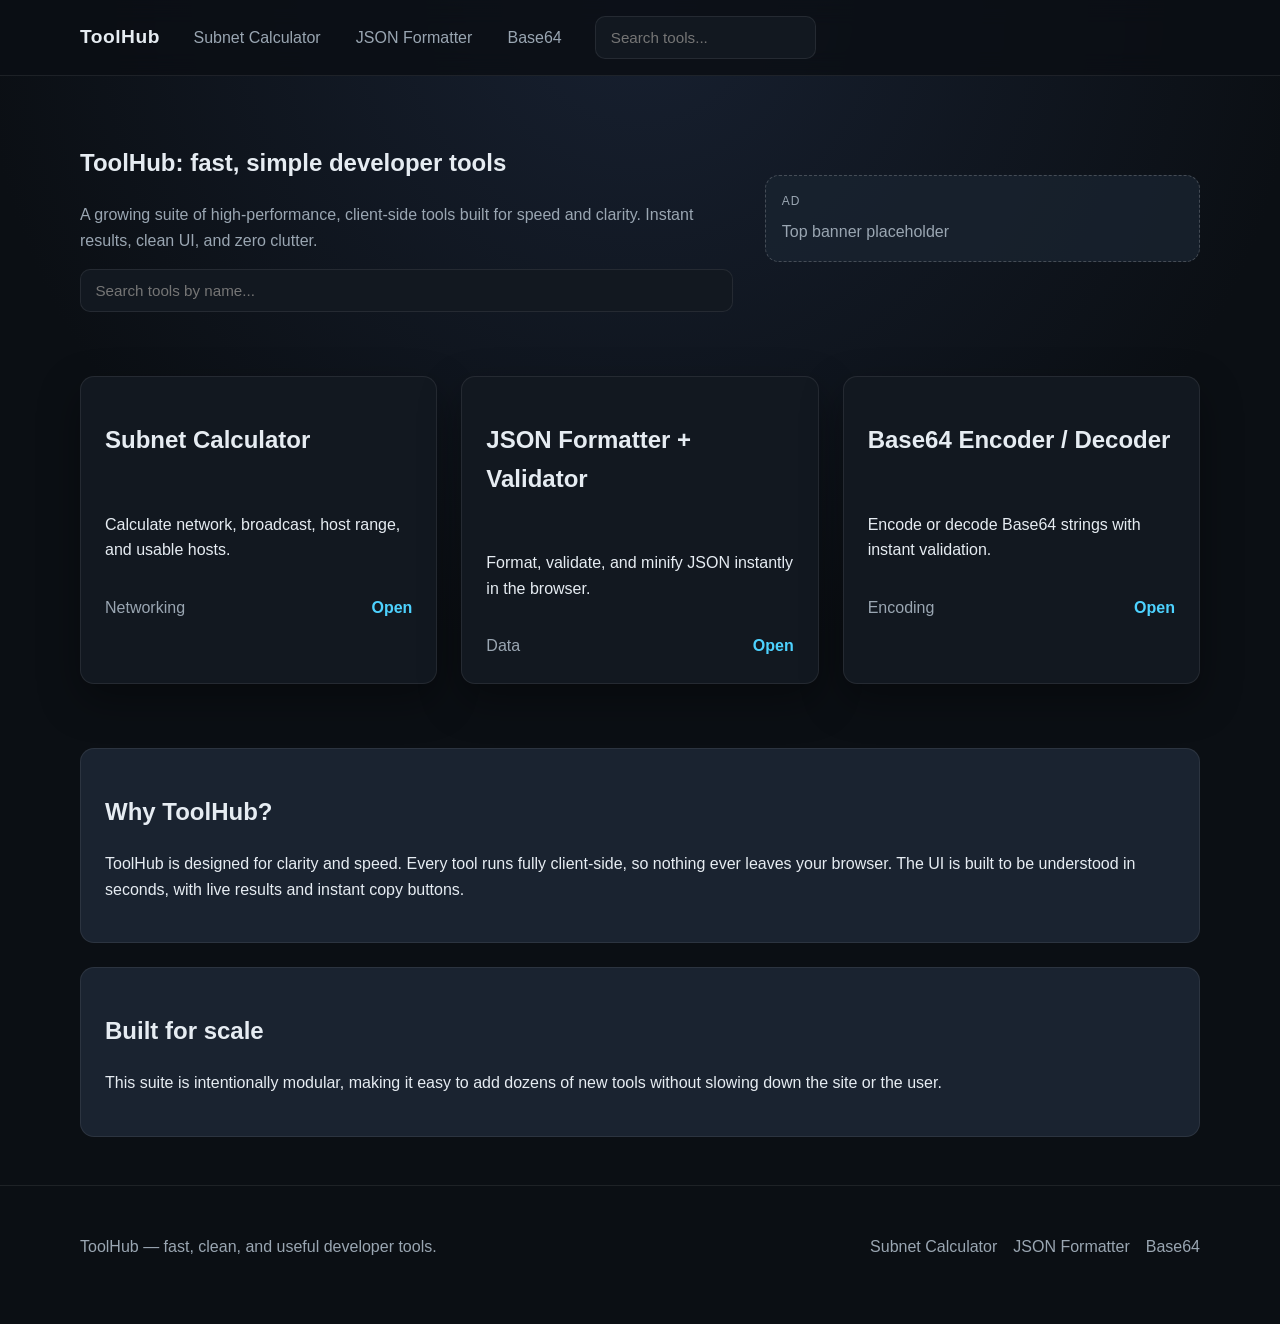
==== index.html @ 5f0e5536 "initial" ====
<!doctype html>
<html lang="en">
  <head>
    <meta charset="utf-8" />
    <meta name="viewport" content="width=device-width, initial-scale=1" />
    <title>ToolHub — Fast Developer Tools (Subnet, JSON, Base64)</title>
    <meta
      name="description"
      content="ToolHub is a high-performance suite of free developer tools: Subnet Calculator, JSON Formatter/Validator, and Base64 Encoder/Decoder. Fast, client-side, and SEO-optimised."
    />
    <link rel="stylesheet" href="/css/styles.css" />
  </head>
  <body>
    <header class="site-header">
      <div class="container header-inner">
        <a class="logo" href="/">ToolHub</a>
        <nav class="nav">
          <a href="/tools/subnet.html">Subnet Calculator</a>
          <a href="/tools/json.html">JSON Formatter</a>
          <a href="/tools/base64.html">Base64</a>
        </nav>
        <form class="global-search" data-search-form>
          <label class="sr-only" for="global-search">Search tools</label>
          <input
            id="global-search"
            name="q"
            type="search"
            placeholder="Search tools..."
            autocomplete="off"
            list="tool-list"
          />
          <datalist id="tool-list">
            <option value="Subnet Calculator"></option>
            <option value="JSON Formatter"></option>
            <option value="Base64 Encoder / Decoder"></option>
          </datalist>
        </form>
      </div>
    </header>

    <main class="container">
      <section class="hero">
        <div>
          <h1>ToolHub: fast, simple developer tools</h1>
          <p class="lead">
            A growing suite of high-performance, client-side tools built for
            speed and clarity. Instant results, clean UI, and zero clutter.
          </p>
          <form class="hero-search" data-home-search>
            <label class="sr-only" for="home-search">Search tools</label>
            <input
              id="home-search"
              type="search"
              placeholder="Search tools by name..."
              autocomplete="off"
            />
          </form>
        </div>
        <aside class="ad ad-banner" aria-label="Advertisement">
          <div class="ad-label">Ad</div>
          <div class="ad-body">Top banner placeholder</div>
        </aside>
      </section>

      <section class="tools-grid" aria-label="Available tools">
        <article class="tool-card" data-tool data-title="Subnet Calculator">
          <h2><a href="/tools/subnet.html">Subnet Calculator</a></h2>
          <p>Calculate network, broadcast, host range, and usable hosts.</p>
          <div class="tool-meta">
            <span>Networking</span>
            <a class="tool-link" href="/tools/subnet.html">Open</a>
          </div>
        </article>
        <article class="tool-card" data-tool data-title="JSON Formatter">
          <h2><a href="/tools/json.html">JSON Formatter + Validator</a></h2>
          <p>Format, validate, and minify JSON instantly in the browser.</p>
          <div class="tool-meta">
            <span>Data</span>
            <a class="tool-link" href="/tools/json.html">Open</a>
          </div>
        </article>
        <article class="tool-card" data-tool data-title="Base64 Encoder">
          <h2><a href="/tools/base64.html">Base64 Encoder / Decoder</a></h2>
          <p>Encode or decode Base64 strings with instant validation.</p>
          <div class="tool-meta">
            <span>Encoding</span>
            <a class="tool-link" href="/tools/base64.html">Open</a>
          </div>
        </article>
      </section>

      <section class="content-slab">
        <article class="content-block">
          <h2>Why ToolHub?</h2>
          <p>
            ToolHub is designed for clarity and speed. Every tool runs fully
            client-side, so nothing ever leaves your browser. The UI is built
            to be understood in seconds, with live results and instant copy
            buttons.
          </p>
        </article>
        <article class="content-block">
          <h2>Built for scale</h2>
          <p>
            This suite is intentionally modular, making it easy to add dozens
            of new tools without slowing down the site or the user.
          </p>
        </article>
      </section>
    </main>

    <footer class="site-footer">
      <div class="container footer-inner">
        <p>ToolHub — fast, clean, and useful developer tools.</p>
        <div class="footer-links">
          <a href="/tools/subnet.html">Subnet Calculator</a>
          <a href="/tools/json.html">JSON Formatter</a>
          <a href="/tools/base64.html">Base64</a>
        </div>
      </div>
    </footer>

    <script src="/js/common.js" defer></script>
    <script src="/js/home.js" defer></script>
  </body>
</html>
---- css/styles.css ----
*,
*::before,
*::after {
  box-sizing: border-box;
}

:root {
  color-scheme: dark;
  --bg: #0b0f14;
  --panel: #121820;
  --panel-light: #1a2330;
  --text: #e6ecf2;
  --muted: #9aa6b2;
  --accent: #4dd2ff;
  --accent-soft: rgba(77, 210, 255, 0.15);
  --border: rgba(255, 255, 255, 0.08);
  --shadow: 0 16px 40px rgba(0, 0, 0, 0.35);
  --radius: 14px;
  --radius-sm: 10px;
  --font: "Space Grotesk", "Segoe UI", sans-serif;
}

body {
  margin: 0;
  font-family: var(--font);
  background: radial-gradient(circle at top, #172030 0%, #0b0f14 45%);
  color: var(--text);
  line-height: 1.6;
}

a {
  color: inherit;
  text-decoration: none;
}

img {
  max-width: 100%;
  display: block;
}

.container {
  width: min(1120px, 92vw);
  margin: 0 auto;
}

.site-header {
  position: sticky;
  top: 0;
  background: rgba(11, 15, 20, 0.85);
  backdrop-filter: blur(12px);
  border-bottom: 1px solid var(--border);
  z-index: 10;
}

.header-inner {
  display: flex;
  align-items: center;
  gap: 1.5rem;
  padding: 1rem 0;
  flex-wrap: wrap;
}

.logo {
  font-weight: 700;
  font-size: 1.2rem;
  letter-spacing: 0.5px;
}

.nav {
  display: flex;
  gap: 1rem;
  flex-wrap: wrap;
}

.nav a {
  padding: 0.35rem 0.6rem;
  border-radius: 999px;
  color: var(--muted);
  transition: all 0.2s ease;
}

.nav a:hover,
.nav a.active {
  color: var(--text);
  background: var(--accent-soft);
}

.global-search input,
.hero-search input,
.input-group input,
.input-group textarea,
.input-group select {
  width: 100%;
  padding: 0.75rem 0.9rem;
  border-radius: var(--radius-sm);
  border: 1px solid var(--border);
  background: var(--panel);
  color: var(--text);
  font-size: 0.95rem;
  transition: border-color 0.2s ease, box-shadow 0.2s ease;
}

.global-search input:focus,
.hero-search input:focus,
.input-group input:focus,
.input-group textarea:focus,
.input-group select:focus {
  outline: none;
  border-color: var(--accent);
  box-shadow: 0 0 0 3px rgba(77, 210, 255, 0.15);
}

.hero {
  display: grid;
  gap: 2rem;
  align-items: center;
  padding: 3rem 0 2rem;
}

.lead {
  color: var(--muted);
  margin-top: 0.5rem;
}

.tools-grid {
  display: grid;
  grid-template-columns: repeat(auto-fit, minmax(240px, 1fr));
  gap: 1.5rem;
  padding: 2rem 0;
}

.tool-card {
  background: var(--panel);
  border: 1px solid var(--border);
  border-radius: var(--radius);
  padding: 1.5rem;
  box-shadow: var(--shadow);
  display: flex;
  flex-direction: column;
  gap: 1rem;
  transition: transform 0.2s ease, border-color 0.2s ease;
}

.tool-card:hover {
  transform: translateY(-4px);
  border-color: rgba(77, 210, 255, 0.4);
}

.tool-meta {
  display: flex;
  align-items: center;
  justify-content: space-between;
  color: var(--muted);
}

.tool-link {
  color: var(--accent);
  font-weight: 600;
}

.content-slab {
  display: grid;
  gap: 1.5rem;
  padding: 2rem 0 3rem;
}

.content-block {
  background: var(--panel-light);
  border: 1px solid var(--border);
  border-radius: var(--radius);
  padding: 1.5rem;
}

.tool-hero {
  display: grid;
  gap: 1.5rem;
  align-items: center;
  padding: 2.5rem 0 1.5rem;
}

.tool-panel {
  background: var(--panel);
  border: 1px solid var(--border);
  border-radius: var(--radius);
  padding: 1.5rem;
  box-shadow: var(--shadow);
}

.input-grid {
  display: grid;
  gap: 1rem;
}

.input-group {
  display: grid;
  gap: 0.5rem;
}

.input-group label {
  font-size: 0.9rem;
  color: var(--muted);
}

.validation {
  margin-top: 0.75rem;
  color: #ff8a8a;
  min-height: 1.2rem;
  font-size: 0.9rem;
}

.tool-results {
  display: grid;
  gap: 1rem;
  padding: 1.5rem 0;
}

.result-card {
  background: var(--panel);
  border: 1px solid var(--border);
  border-radius: var(--radius);
  padding: 1.2rem;
}

.result-header {
  display: flex;
  align-items: center;
  justify-content: space-between;
  gap: 1rem;
}

.result-value,
.result-pre {
  margin-top: 0.75rem;
  font-family: "JetBrains Mono", "Consolas", monospace;
  color: var(--text);
  background: #0f141c;
  border-radius: var(--radius-sm);
  padding: 0.75rem;
  border: 1px solid var(--border);
  white-space: pre-wrap;
  word-break: break-word;
}

.copy-btn,
.ghost-btn {
  border: 1px solid var(--border);
  background: transparent;
  color: var(--text);
  padding: 0.4rem 0.75rem;
  border-radius: 999px;
  cursor: pointer;
  transition: all 0.2s ease;
  font-size: 0.85rem;
}

.copy-btn:hover,
.ghost-btn:hover {
  border-color: var(--accent);
  color: var(--accent);
}

.action-row {
  display: flex;
  gap: 0.75rem;
  flex-wrap: wrap;
  margin-top: 0.75rem;
}

.ad {
  border: 1px dashed rgba(255, 255, 255, 0.2);
  border-radius: var(--radius);
  padding: 1rem;
  color: var(--muted);
}

.ad-banner {
  background: rgba(26, 35, 48, 0.8);
}

.ad-mid {
  margin: 1rem 0 2rem;
  background: rgba(26, 35, 48, 0.65);
}

.ad-sidebar {
  position: fixed;
  right: 2vw;
  top: 35vh;
  width: 180px;
  display: none;
  background: rgba(26, 35, 48, 0.7);
}

.ad-label {
  font-size: 0.75rem;
  text-transform: uppercase;
  letter-spacing: 1px;
  margin-bottom: 0.5rem;
}

.site-footer {
  border-top: 1px solid var(--border);
  padding: 2rem 0 3rem;
  color: var(--muted);
}

.footer-inner {
  display: flex;
  flex-direction: column;
  gap: 1rem;
}

.footer-links {
  display: flex;
  flex-wrap: wrap;
  gap: 1rem;
}

.sr-only {
  position: absolute;
  width: 1px;
  height: 1px;
  padding: 0;
  margin: -1px;
  overflow: hidden;
  clip: rect(0, 0, 0, 0);
  border: 0;
}

@media (min-width: 720px) {
  .hero {
    grid-template-columns: 1.2fr 0.8fr;
  }

  .tool-hero {
    grid-template-columns: 1.3fr 0.7fr;
  }

  .input-grid {
    grid-template-columns: 2fr 1fr;
  }

  .tool-results {
    grid-template-columns: repeat(2, minmax(0, 1fr));
  }

  .footer-inner {
    flex-direction: row;
    justify-content: space-between;
    align-items: center;
  }

  .ad-sidebar {
    display: block;
  }
}

@media (min-width: 980px) {
  .tools-grid {
    grid-template-columns: repeat(3, minmax(0, 1fr));
  }
}
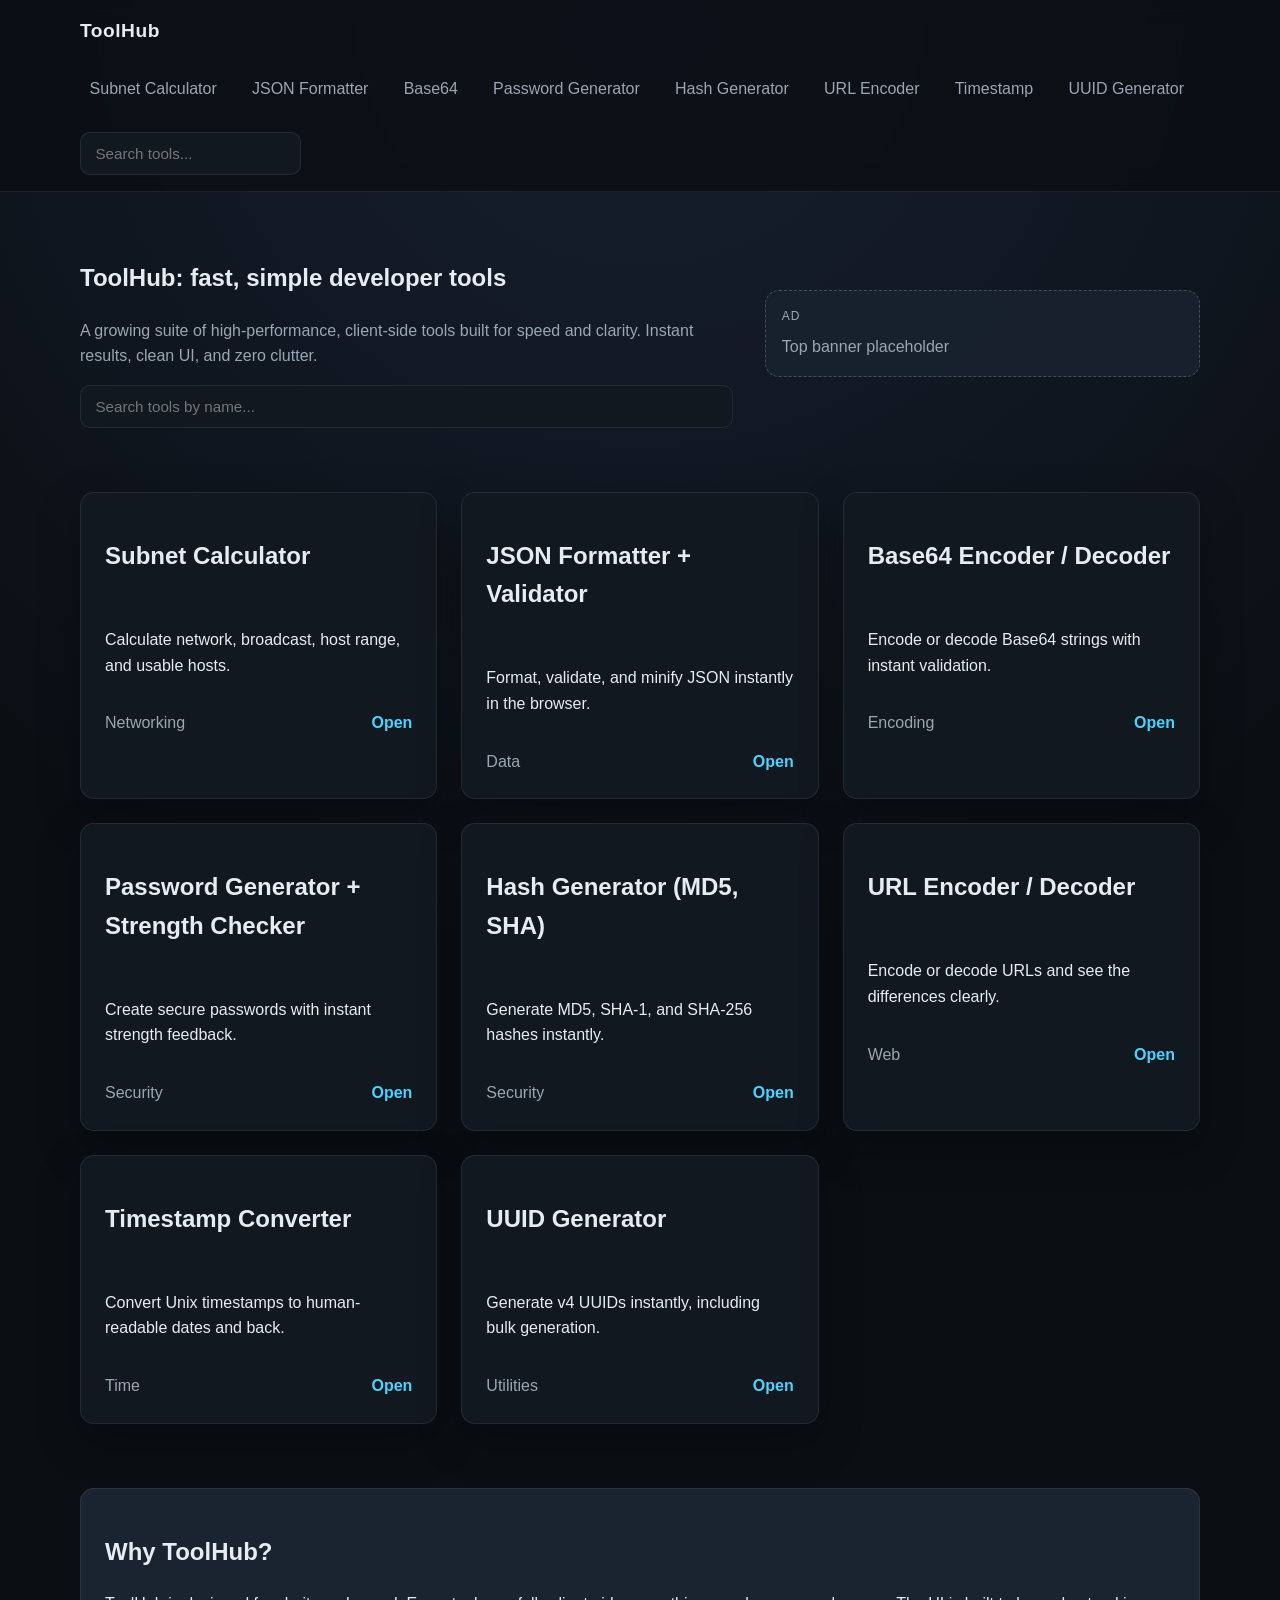
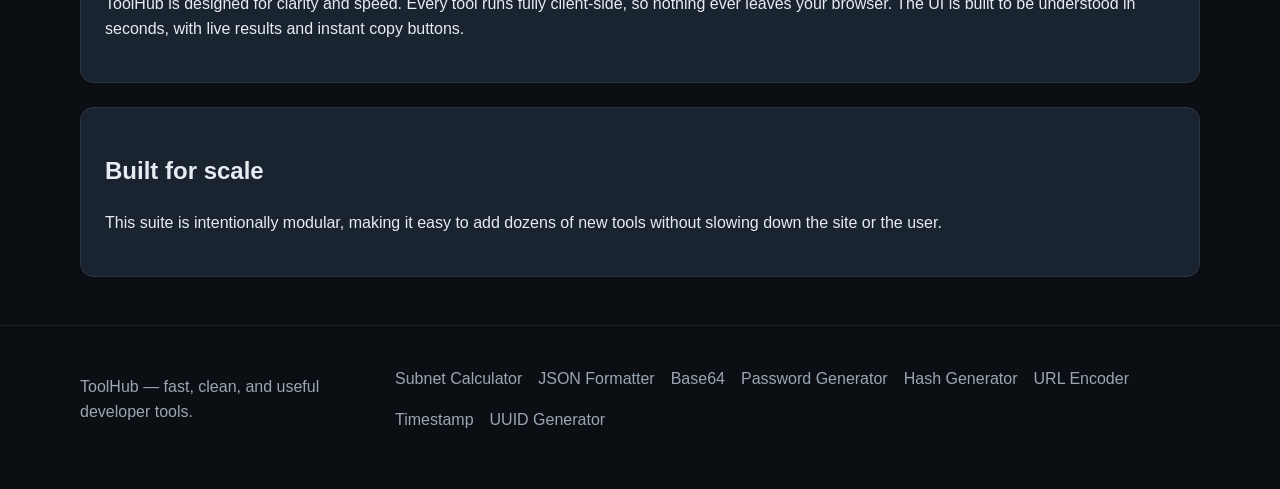
==== commit 0c4ef794: "added new tools" ====
--- a/index.html
+++ b/index.html
@@ -18,6 +18,11 @@
           <a href="/tools/subnet.html">Subnet Calculator</a>
           <a href="/tools/json.html">JSON Formatter</a>
           <a href="/tools/base64.html">Base64</a>
+          <a href="/tools/password.html">Password Generator</a>
+          <a href="/tools/hash.html">Hash Generator</a>
+          <a href="/tools/url.html">URL Encoder</a>
+          <a href="/tools/timestamp.html">Timestamp</a>
+          <a href="/tools/uuid.html">UUID Generator</a>
         </nav>
         <form class="global-search" data-search-form>
           <label class="sr-only" for="global-search">Search tools</label>
@@ -33,6 +38,11 @@
             <option value="Subnet Calculator"></option>
             <option value="JSON Formatter"></option>
             <option value="Base64 Encoder / Decoder"></option>
+            <option value="Password Generator"></option>
+            <option value="Hash Generator"></option>
+            <option value="URL Encoder / Decoder"></option>
+            <option value="Timestamp Converter"></option>
+            <option value="UUID Generator"></option>
           </datalist>
         </form>
       </div>
@@ -87,6 +97,46 @@
             <a class="tool-link" href="/tools/base64.html">Open</a>
           </div>
         </article>
+        <article class="tool-card" data-tool data-title="Password Generator">
+          <h2><a href="/tools/password.html">Password Generator + Strength Checker</a></h2>
+          <p>Create secure passwords with instant strength feedback.</p>
+          <div class="tool-meta">
+            <span>Security</span>
+            <a class="tool-link" href="/tools/password.html">Open</a>
+          </div>
+        </article>
+        <article class="tool-card" data-tool data-title="Hash Generator">
+          <h2><a href="/tools/hash.html">Hash Generator (MD5, SHA)</a></h2>
+          <p>Generate MD5, SHA-1, and SHA-256 hashes instantly.</p>
+          <div class="tool-meta">
+            <span>Security</span>
+            <a class="tool-link" href="/tools/hash.html">Open</a>
+          </div>
+        </article>
+        <article class="tool-card" data-tool data-title="URL Encoder / Decoder">
+          <h2><a href="/tools/url.html">URL Encoder / Decoder</a></h2>
+          <p>Encode or decode URLs and see the differences clearly.</p>
+          <div class="tool-meta">
+            <span>Web</span>
+            <a class="tool-link" href="/tools/url.html">Open</a>
+          </div>
+        </article>
+        <article class="tool-card" data-tool data-title="Timestamp Converter">
+          <h2><a href="/tools/timestamp.html">Timestamp Converter</a></h2>
+          <p>Convert Unix timestamps to human-readable dates and back.</p>
+          <div class="tool-meta">
+            <span>Time</span>
+            <a class="tool-link" href="/tools/timestamp.html">Open</a>
+          </div>
+        </article>
+        <article class="tool-card" data-tool data-title="UUID Generator">
+          <h2><a href="/tools/uuid.html">UUID Generator</a></h2>
+          <p>Generate v4 UUIDs instantly, including bulk generation.</p>
+          <div class="tool-meta">
+            <span>Utilities</span>
+            <a class="tool-link" href="/tools/uuid.html">Open</a>
+          </div>
+        </article>
       </section>
 
       <section class="content-slab">
@@ -116,6 +166,11 @@
           <a href="/tools/subnet.html">Subnet Calculator</a>
           <a href="/tools/json.html">JSON Formatter</a>
           <a href="/tools/base64.html">Base64</a>
+          <a href="/tools/password.html">Password Generator</a>
+          <a href="/tools/hash.html">Hash Generator</a>
+          <a href="/tools/url.html">URL Encoder</a>
+          <a href="/tools/timestamp.html">Timestamp</a>
+          <a href="/tools/uuid.html">UUID Generator</a>
         </div>
       </div>
     </footer>
--- a/css/styles.css
+++ b/css/styles.css
@@ -266,6 +266,49 @@
   margin-top: 0.75rem;
 }
 
+.strength-meter {
+  height: 10px;
+  background: #1f2a36;
+  border-radius: 999px;
+  overflow: hidden;
+  border: 1px solid var(--border);
+}
+
+.strength-meter span {
+  display: block;
+  height: 100%;
+  width: 0%;
+  background: #ff8a8a;
+  transition: width 0.2s ease, background 0.2s ease;
+}
+
+.strength-label {
+  margin-top: 0.5rem;
+  font-size: 0.9rem;
+  color: var(--muted);
+}
+
+.pill-row {
+  display: flex;
+  gap: 0.5rem;
+  flex-wrap: wrap;
+  margin-top: 0.5rem;
+}
+
+.pill {
+  padding: 0.25rem 0.6rem;
+  border-radius: 999px;
+  border: 1px solid var(--border);
+  font-size: 0.8rem;
+  color: var(--muted);
+}
+
+.pill.active {
+  color: var(--text);
+  border-color: rgba(77, 210, 255, 0.5);
+  background: rgba(77, 210, 255, 0.1);
+}
+
 .ad {
   border: 1px dashed rgba(255, 255, 255, 0.2);
   border-radius: var(--radius);
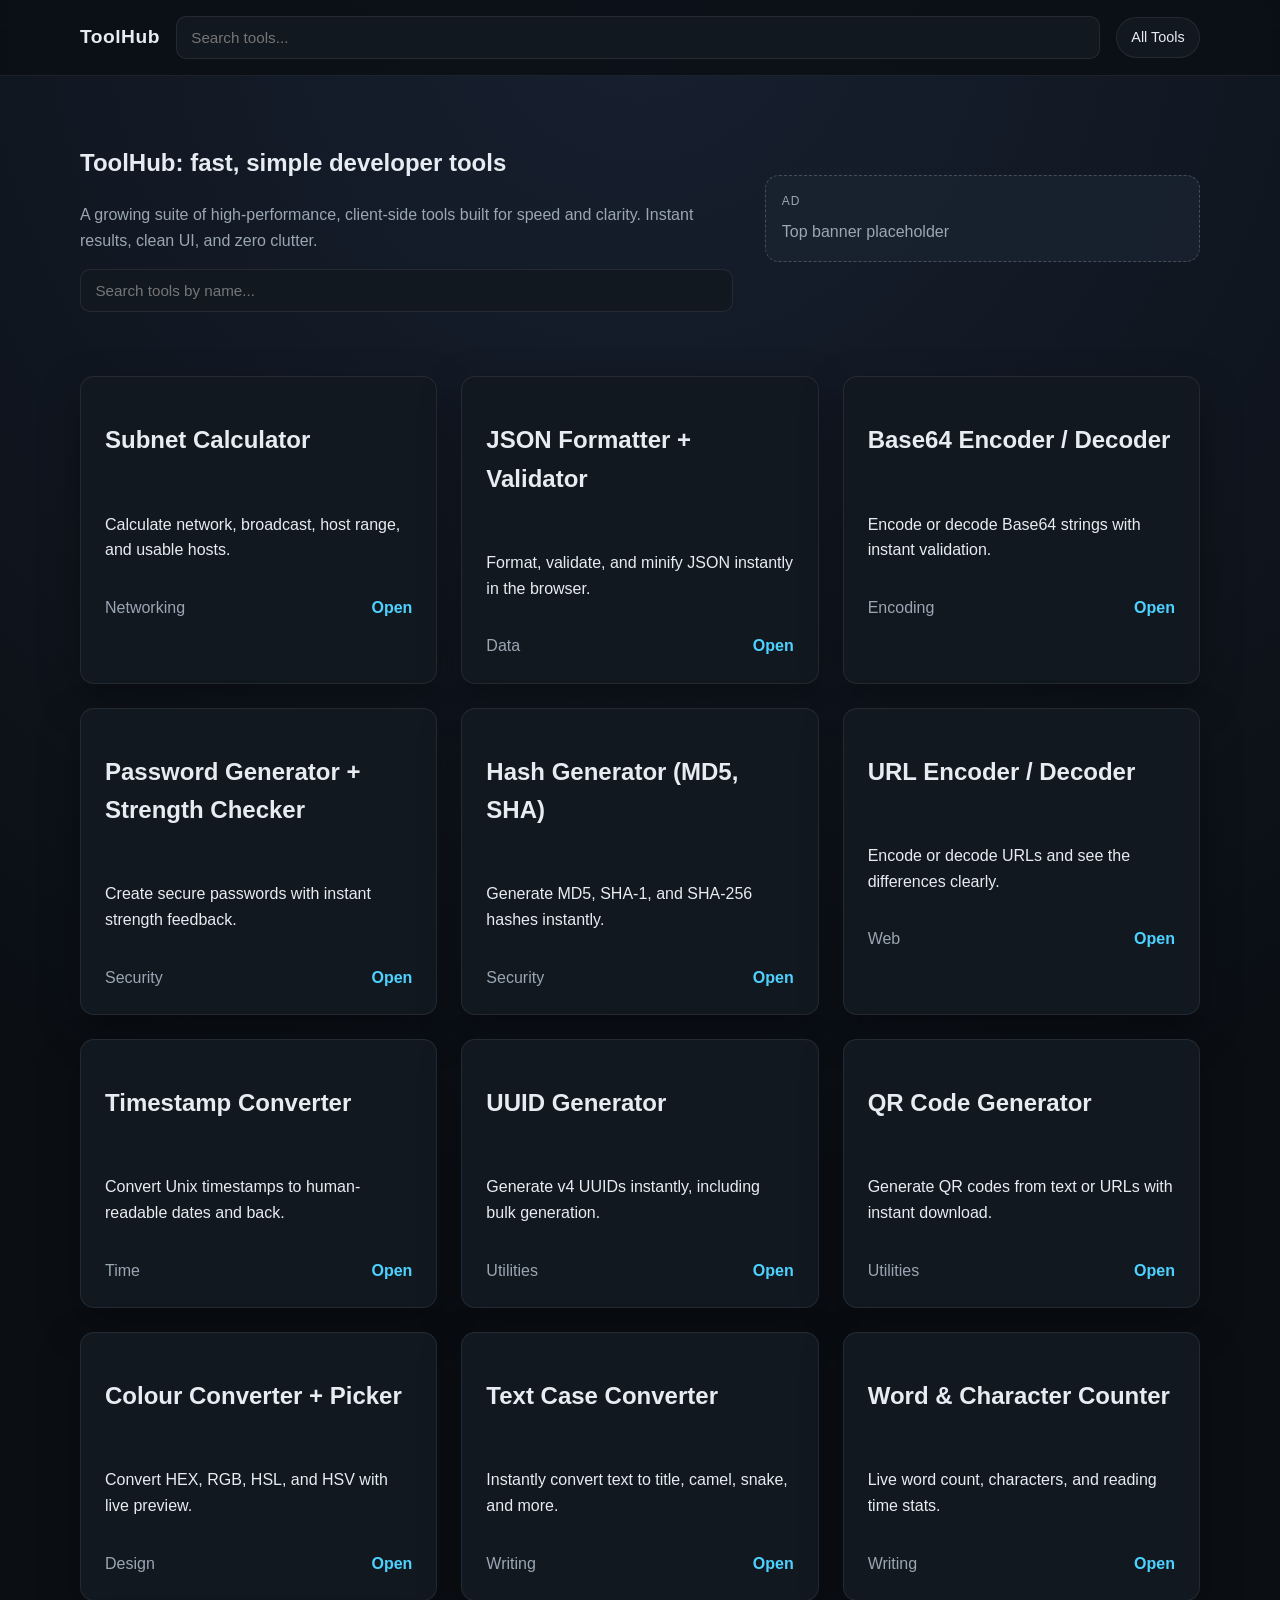
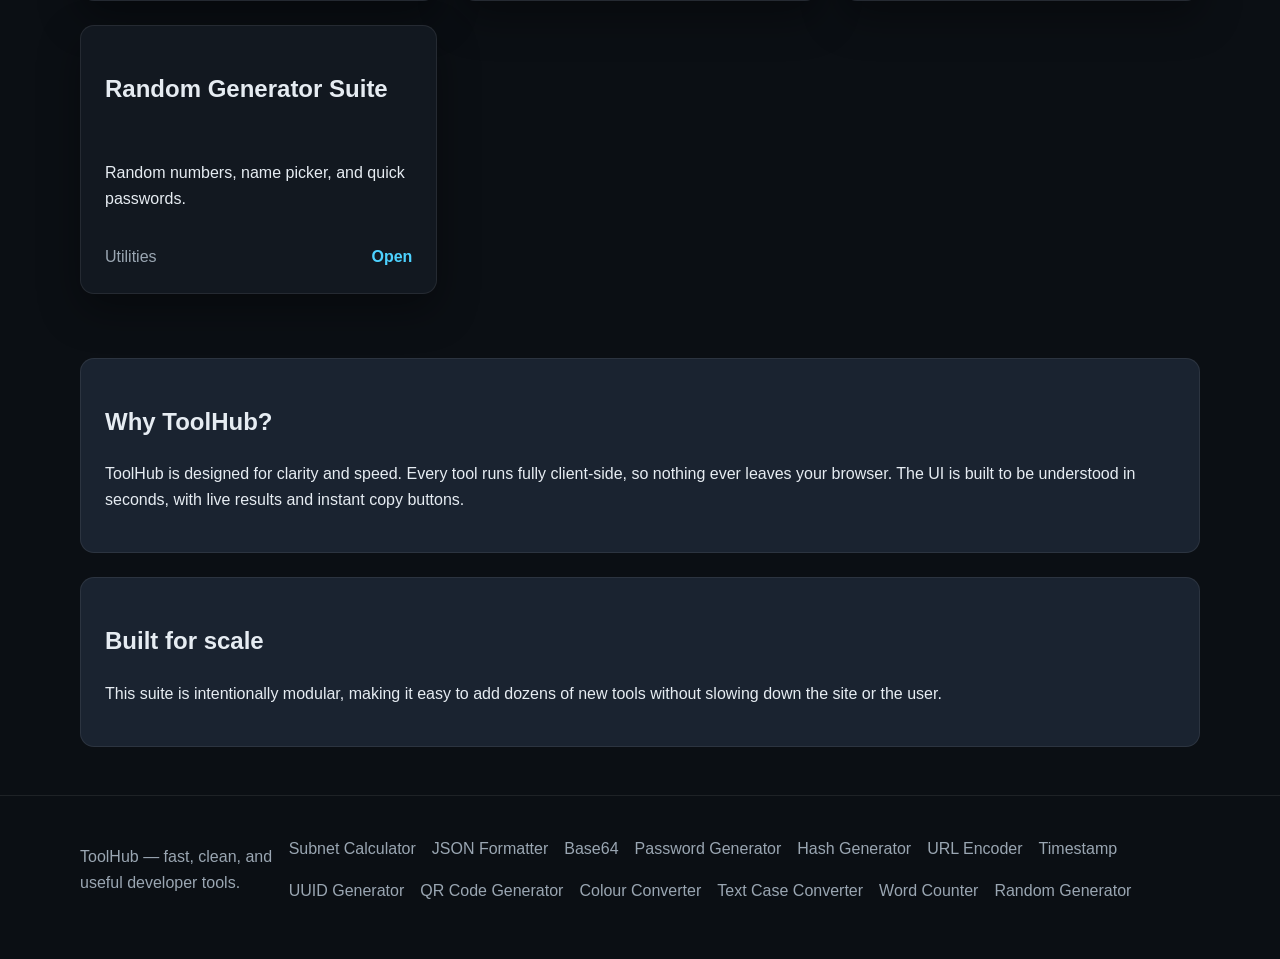
==== commit ddbb2789: "more tools" ====
--- a/index.html
+++ b/index.html
@@ -14,16 +14,6 @@
     <header class="site-header">
       <div class="container header-inner">
         <a class="logo" href="/">ToolHub</a>
-        <nav class="nav">
-          <a href="/tools/subnet.html">Subnet Calculator</a>
-          <a href="/tools/json.html">JSON Formatter</a>
-          <a href="/tools/base64.html">Base64</a>
-          <a href="/tools/password.html">Password Generator</a>
-          <a href="/tools/hash.html">Hash Generator</a>
-          <a href="/tools/url.html">URL Encoder</a>
-          <a href="/tools/timestamp.html">Timestamp</a>
-          <a href="/tools/uuid.html">UUID Generator</a>
-        </nav>
         <form class="global-search" data-search-form>
           <label class="sr-only" for="global-search">Search tools</label>
           <input
@@ -43,8 +33,31 @@
             <option value="URL Encoder / Decoder"></option>
             <option value="Timestamp Converter"></option>
             <option value="UUID Generator"></option>
+            <option value="QR Code Generator"></option>
+            <option value="Colour Converter + Picker"></option>
+            <option value="Text Case Converter"></option>
+            <option value="Word & Character Counter"></option>
+            <option value="Random Generator Suite"></option>
           </datalist>
         </form>
+        <details class="tools-menu">
+          <summary>All Tools</summary>
+          <div class="tools-panel">
+            <a href="/tools/subnet.html">Subnet Calculator</a>
+            <a href="/tools/json.html">JSON Formatter</a>
+            <a href="/tools/base64.html">Base64 Encoder / Decoder</a>
+            <a href="/tools/password.html">Password Generator</a>
+            <a href="/tools/hash.html">Hash Generator</a>
+            <a href="/tools/url.html">URL Encoder / Decoder</a>
+            <a href="/tools/timestamp.html">Timestamp Converter</a>
+            <a href="/tools/uuid.html">UUID Generator</a>
+            <a href="/tools/qr.html">QR Code Generator</a>
+            <a href="/tools/color.html">Colour Converter + Picker</a>
+            <a href="/tools/case.html">Text Case Converter</a>
+            <a href="/tools/counter.html">Word & Character Counter</a>
+            <a href="/tools/random.html">Random Generator Suite</a>
+          </div>
+        </details>
       </div>
     </header>
 
@@ -137,6 +150,46 @@
             <a class="tool-link" href="/tools/uuid.html">Open</a>
           </div>
         </article>
+        <article class="tool-card" data-tool data-title="QR Code Generator">
+          <h2><a href="/tools/qr.html">QR Code Generator</a></h2>
+          <p>Generate QR codes from text or URLs with instant download.</p>
+          <div class="tool-meta">
+            <span>Utilities</span>
+            <a class="tool-link" href="/tools/qr.html">Open</a>
+          </div>
+        </article>
+        <article class="tool-card" data-tool data-title="Colour Converter + Picker">
+          <h2><a href="/tools/color.html">Colour Converter + Picker</a></h2>
+          <p>Convert HEX, RGB, HSL, and HSV with live preview.</p>
+          <div class="tool-meta">
+            <span>Design</span>
+            <a class="tool-link" href="/tools/color.html">Open</a>
+          </div>
+        </article>
+        <article class="tool-card" data-tool data-title="Text Case Converter">
+          <h2><a href="/tools/case.html">Text Case Converter</a></h2>
+          <p>Instantly convert text to title, camel, snake, and more.</p>
+          <div class="tool-meta">
+            <span>Writing</span>
+            <a class="tool-link" href="/tools/case.html">Open</a>
+          </div>
+        </article>
+        <article class="tool-card" data-tool data-title="Word & Character Counter">
+          <h2><a href="/tools/counter.html">Word & Character Counter</a></h2>
+          <p>Live word count, characters, and reading time stats.</p>
+          <div class="tool-meta">
+            <span>Writing</span>
+            <a class="tool-link" href="/tools/counter.html">Open</a>
+          </div>
+        </article>
+        <article class="tool-card" data-tool data-title="Random Generator Suite">
+          <h2><a href="/tools/random.html">Random Generator Suite</a></h2>
+          <p>Random numbers, name picker, and quick passwords.</p>
+          <div class="tool-meta">
+            <span>Utilities</span>
+            <a class="tool-link" href="/tools/random.html">Open</a>
+          </div>
+        </article>
       </section>
 
       <section class="content-slab">
@@ -171,6 +224,11 @@
           <a href="/tools/url.html">URL Encoder</a>
           <a href="/tools/timestamp.html">Timestamp</a>
           <a href="/tools/uuid.html">UUID Generator</a>
+          <a href="/tools/qr.html">QR Code Generator</a>
+          <a href="/tools/color.html">Colour Converter</a>
+          <a href="/tools/case.html">Text Case Converter</a>
+          <a href="/tools/counter.html">Word Counter</a>
+          <a href="/tools/random.html">Random Generator</a>
         </div>
       </div>
     </footer>
--- a/css/styles.css
+++ b/css/styles.css
@@ -55,7 +55,7 @@
 .header-inner {
   display: flex;
   align-items: center;
-  gap: 1.5rem;
+  gap: 1rem;
   padding: 1rem 0;
   flex-wrap: wrap;
 }
@@ -66,23 +66,66 @@
   letter-spacing: 0.5px;
 }
 
-.nav {
-  display: flex;
-  gap: 1rem;
-  flex-wrap: wrap;
-}
-
-.nav a {
-  padding: 0.35rem 0.6rem;
+.global-search {
+  flex: 1 1 280px;
+}
+
+.tools-menu {
+  position: relative;
+}
+
+.tools-menu summary {
+  list-style: none;
+  cursor: pointer;
+  border: 1px solid var(--border);
   border-radius: 999px;
-  color: var(--muted);
-  transition: all 0.2s ease;
-}
-
-.nav a:hover,
-.nav a.active {
-  color: var(--text);
-  background: var(--accent-soft);
+  padding: 0.5rem 0.9rem;
+  background: var(--panel);
+  color: var(--text);
+  font-size: 0.9rem;
+  transition: border-color 0.2s ease, color 0.2s ease;
+}
+
+.tools-menu summary::-webkit-details-marker {
+  display: none;
+}
+
+.tools-menu[open] summary,
+.tools-menu summary:hover {
+  border-color: var(--accent);
+  color: var(--accent);
+}
+
+.tools-panel {
+  position: absolute;
+  right: 0;
+  top: calc(100% + 0.5rem);
+  background: var(--panel);
+  border: 1px solid var(--border);
+  border-radius: var(--radius);
+  padding: 1rem;
+  display: grid;
+  grid-template-columns: repeat(auto-fit, minmax(180px, 1fr));
+  gap: 0.6rem;
+  box-shadow: var(--shadow);
+  width: min(560px, 92vw);
+  z-index: 20;
+}
+
+.tools-panel a {
+  padding: 0.45rem 0.7rem;
+  border-radius: 999px;
+  border: 1px solid transparent;
+  background: var(--panel-light);
+  color: var(--text);
+  transition: border-color 0.2s ease, color 0.2s ease, transform 0.2s ease;
+}
+
+.tools-panel a:hover,
+.tools-panel a.active {
+  border-color: rgba(77, 210, 255, 0.6);
+  color: var(--accent);
+  transform: translateY(-1px);
 }
 
 .global-search input,
@@ -307,6 +350,68 @@
   color: var(--text);
   border-color: rgba(77, 210, 255, 0.5);
   background: rgba(77, 210, 255, 0.1);
+}
+
+.preview-box {
+  width: 100%;
+  height: 160px;
+  border-radius: var(--radius);
+  border: 1px solid var(--border);
+  background: #111820;
+}
+
+.stat-grid {
+  display: grid;
+  gap: 1rem;
+}
+
+.stat-card {
+  background: var(--panel-light);
+  border: 1px solid var(--border);
+  border-radius: var(--radius);
+  padding: 1rem;
+}
+
+.stat-card h3 {
+  margin: 0 0 0.5rem;
+  font-size: 0.95rem;
+  color: var(--muted);
+}
+
+.stat-value {
+  font-family: "JetBrains Mono", "Consolas", monospace;
+  font-size: 1.1rem;
+}
+
+.qr-output {
+  display: grid;
+  gap: 1rem;
+  align-items: start;
+}
+
+.qr-canvas {
+  width: 100%;
+  max-width: 280px;
+  background: #fff;
+  border-radius: var(--radius);
+  padding: 0.75rem;
+}
+
+.qr-canvas canvas,
+.qr-canvas svg {
+  display: block;
+  width: 100%;
+  height: auto;
+}
+
+@media (min-width: 720px) {
+  .stat-grid {
+    grid-template-columns: repeat(3, minmax(0, 1fr));
+  }
+
+  .qr-output {
+    grid-template-columns: 1fr 1fr;
+  }
 }
 
 .ad {
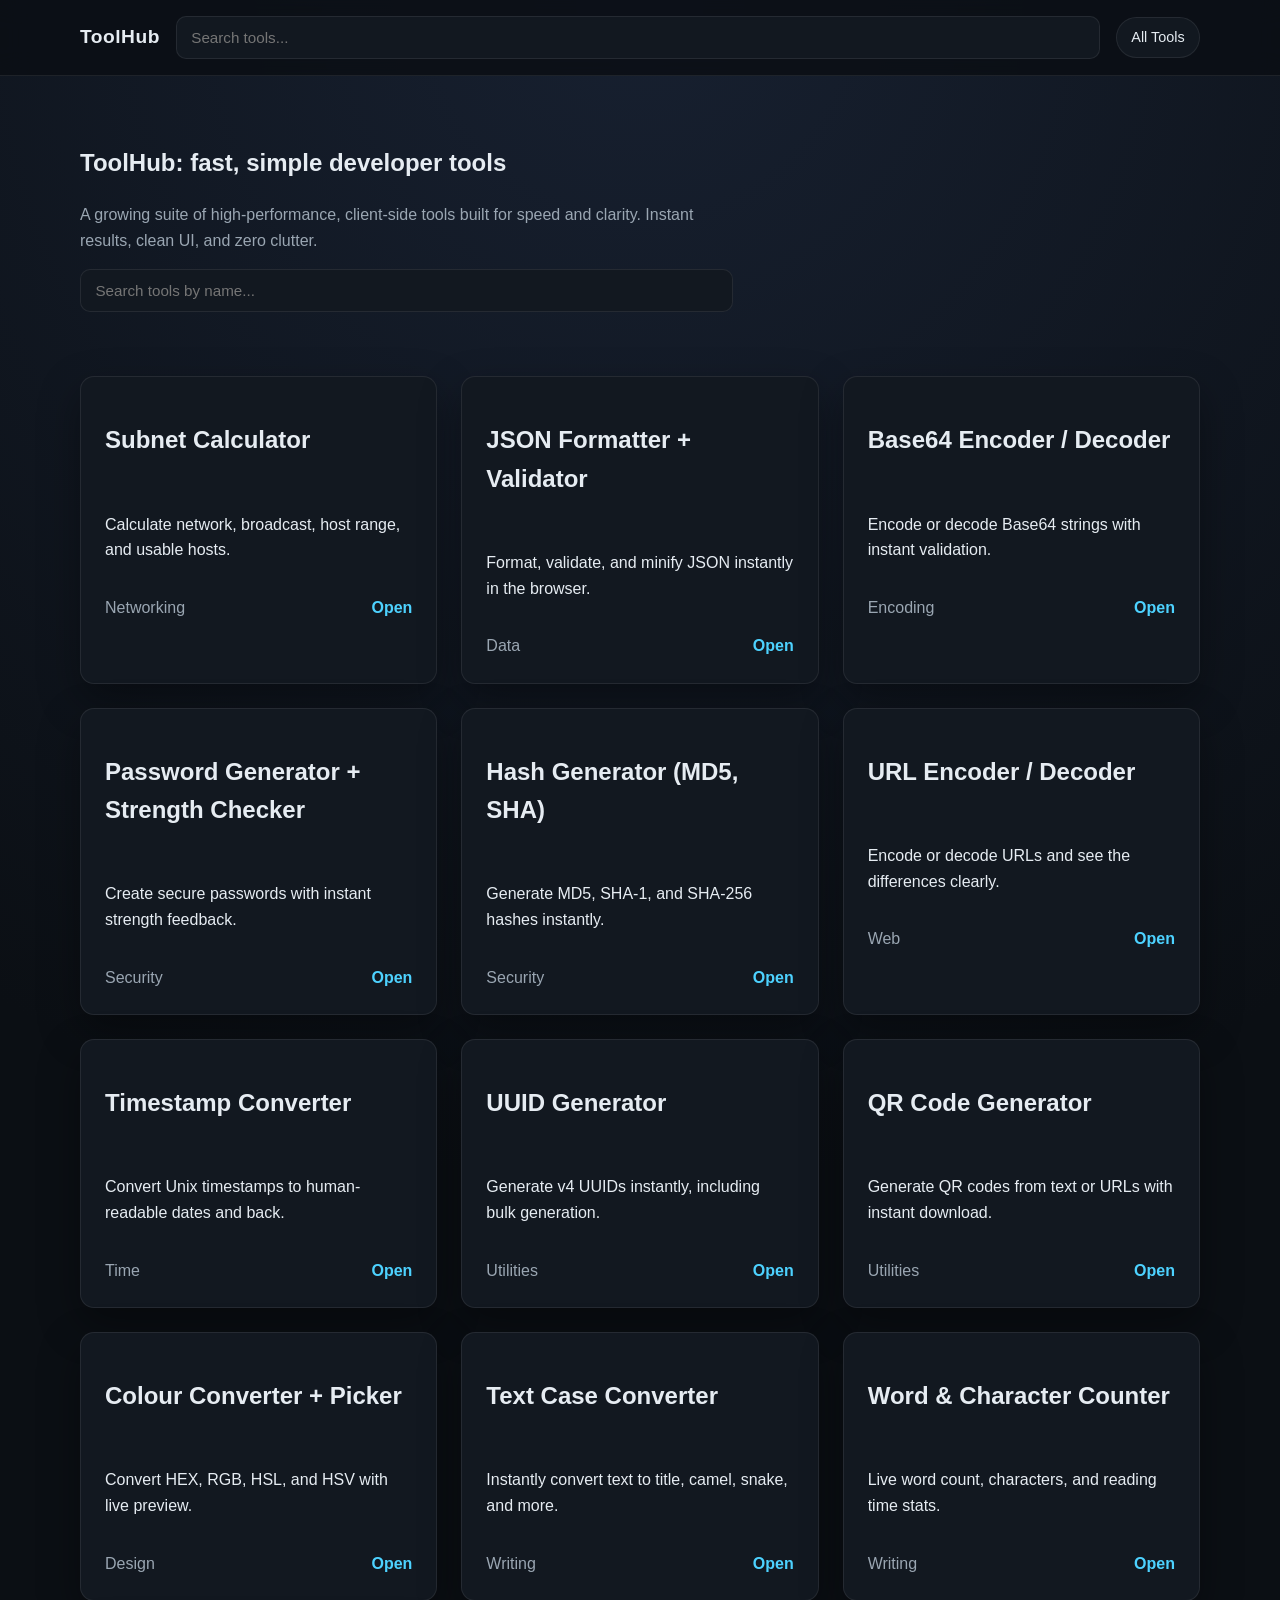
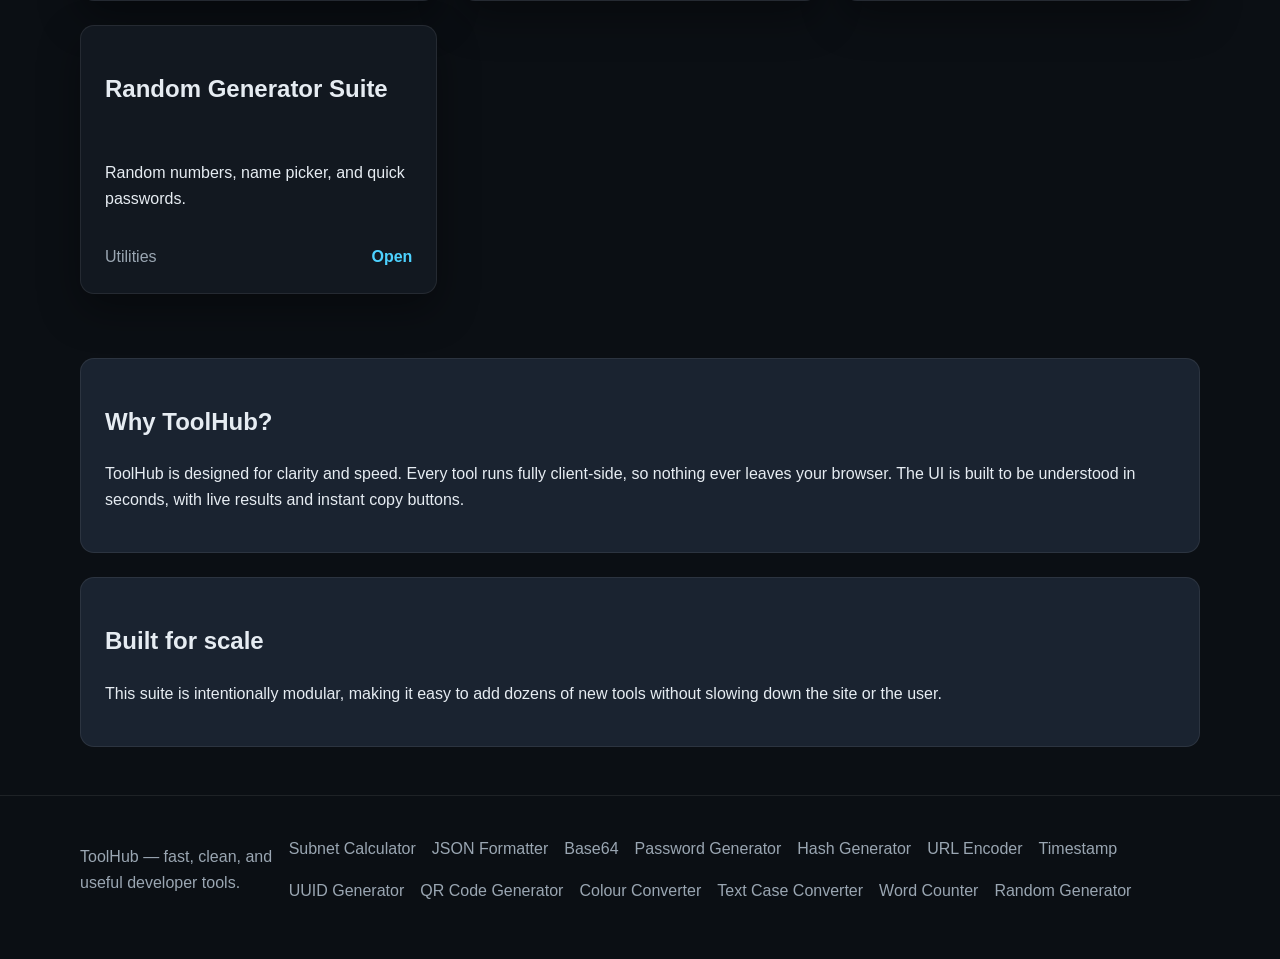
==== commit 96d7dbc1: "upd" ====
--- a/index.html
+++ b/index.html
@@ -79,10 +79,6 @@
             />
           </form>
         </div>
-        <aside class="ad ad-banner" aria-label="Advertisement">
-          <div class="ad-label">Ad</div>
-          <div class="ad-body">Top banner placeholder</div>
-        </aside>
       </section>
 
       <section class="tools-grid" aria-label="Available tools">
--- a/css/styles.css
+++ b/css/styles.css
@@ -419,6 +419,7 @@
   border-radius: var(--radius);
   padding: 1rem;
   color: var(--muted);
+  min-height: 90px;
 }
 
 .ad-banner {
@@ -431,11 +432,9 @@
 }
 
 .ad-sidebar {
-  position: fixed;
-  right: 2vw;
-  top: 35vh;
-  width: 180px;
-  display: none;
+  position: static;
+  width: min(320px, 92vw);
+  margin: 1rem auto 2rem;
   background: rgba(26, 35, 48, 0.7);
 }
 
@@ -499,7 +498,7 @@
   }
 
   .ad-sidebar {
-    display: block;
+    margin: 0 auto 2rem;
   }
 }
 
